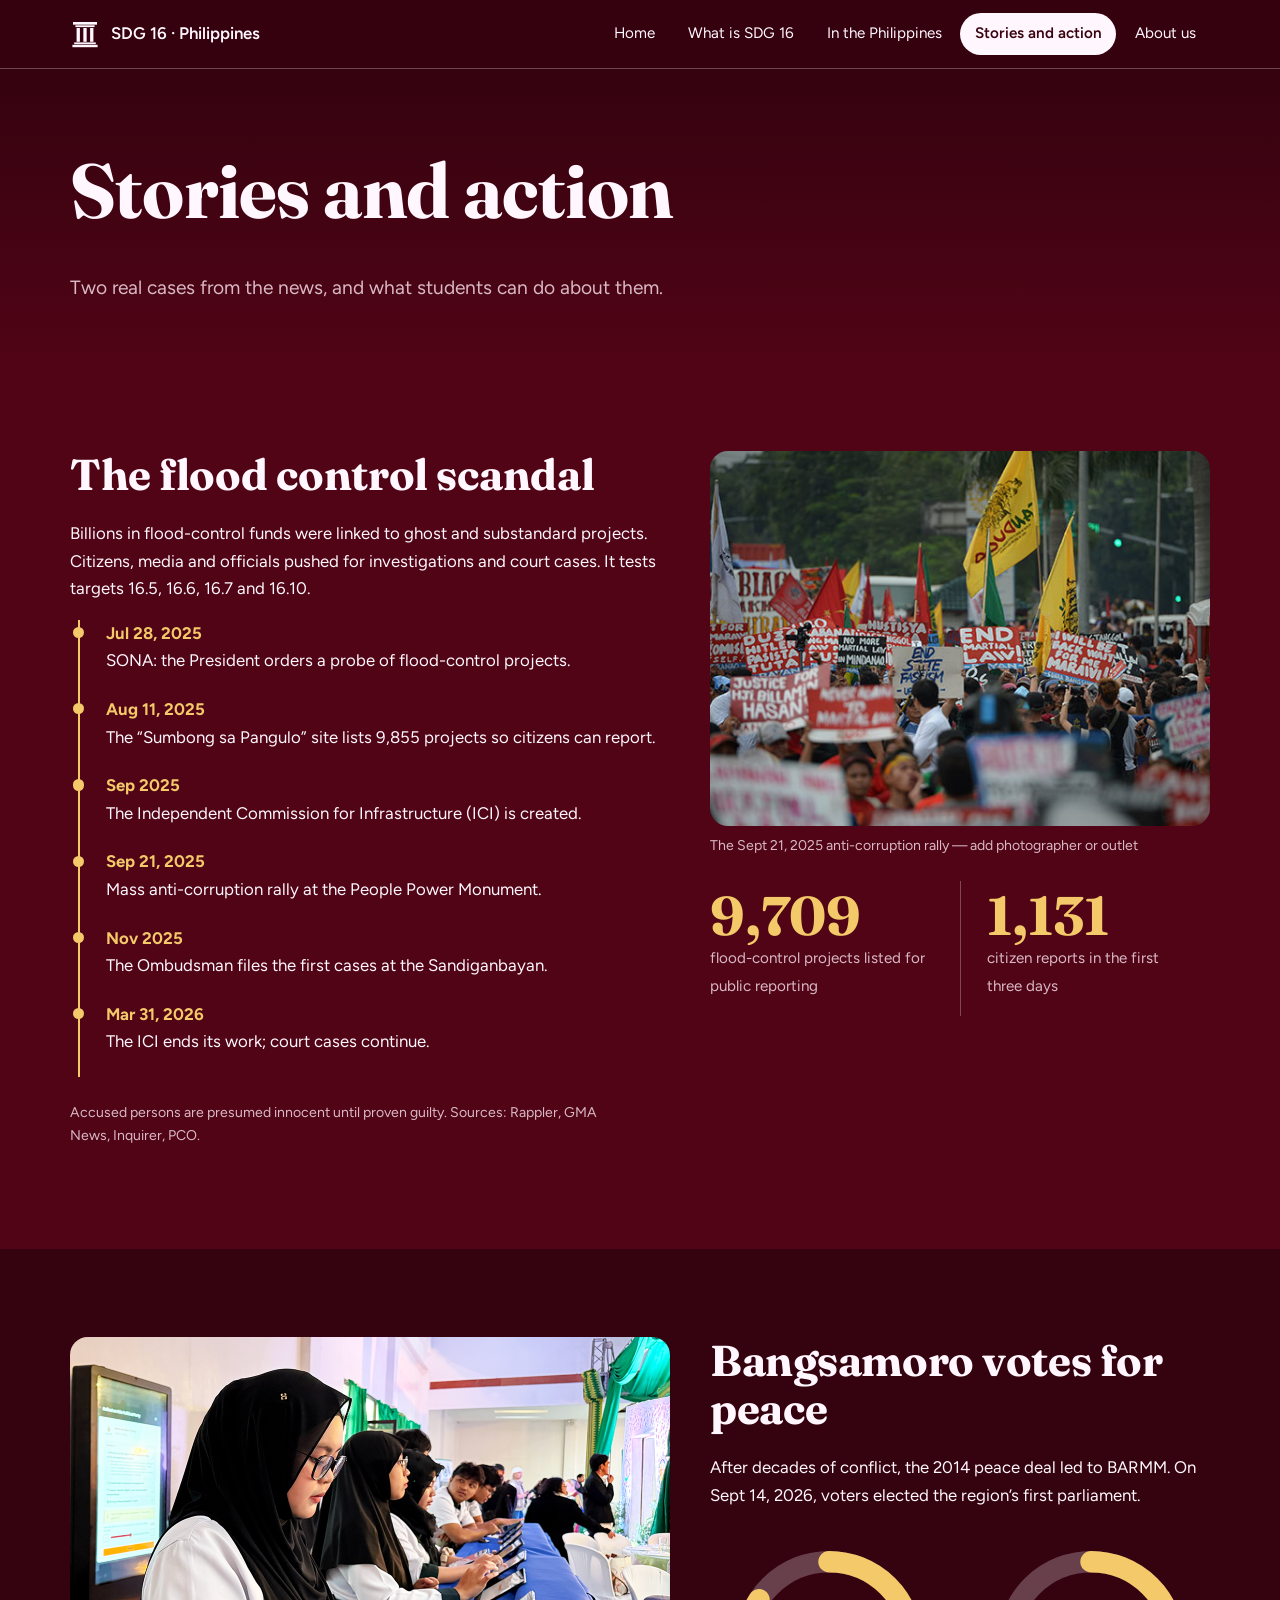
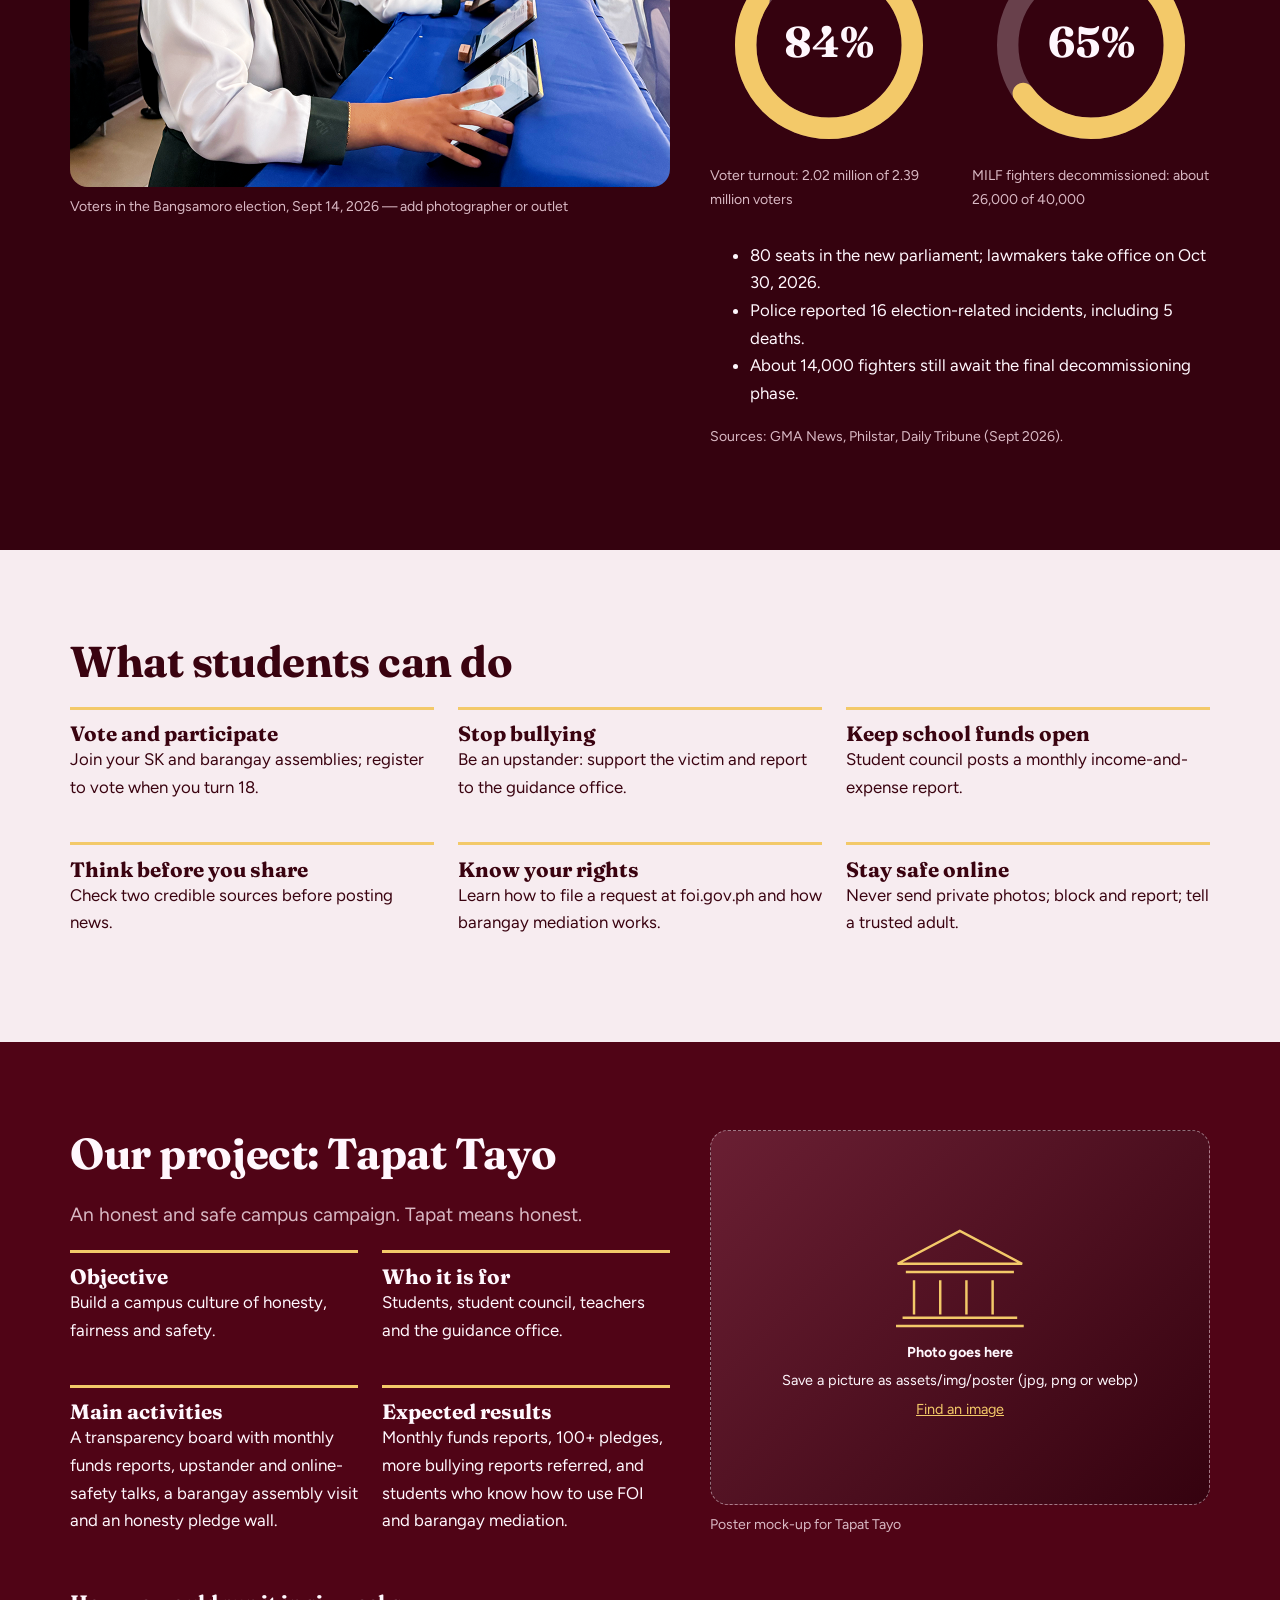
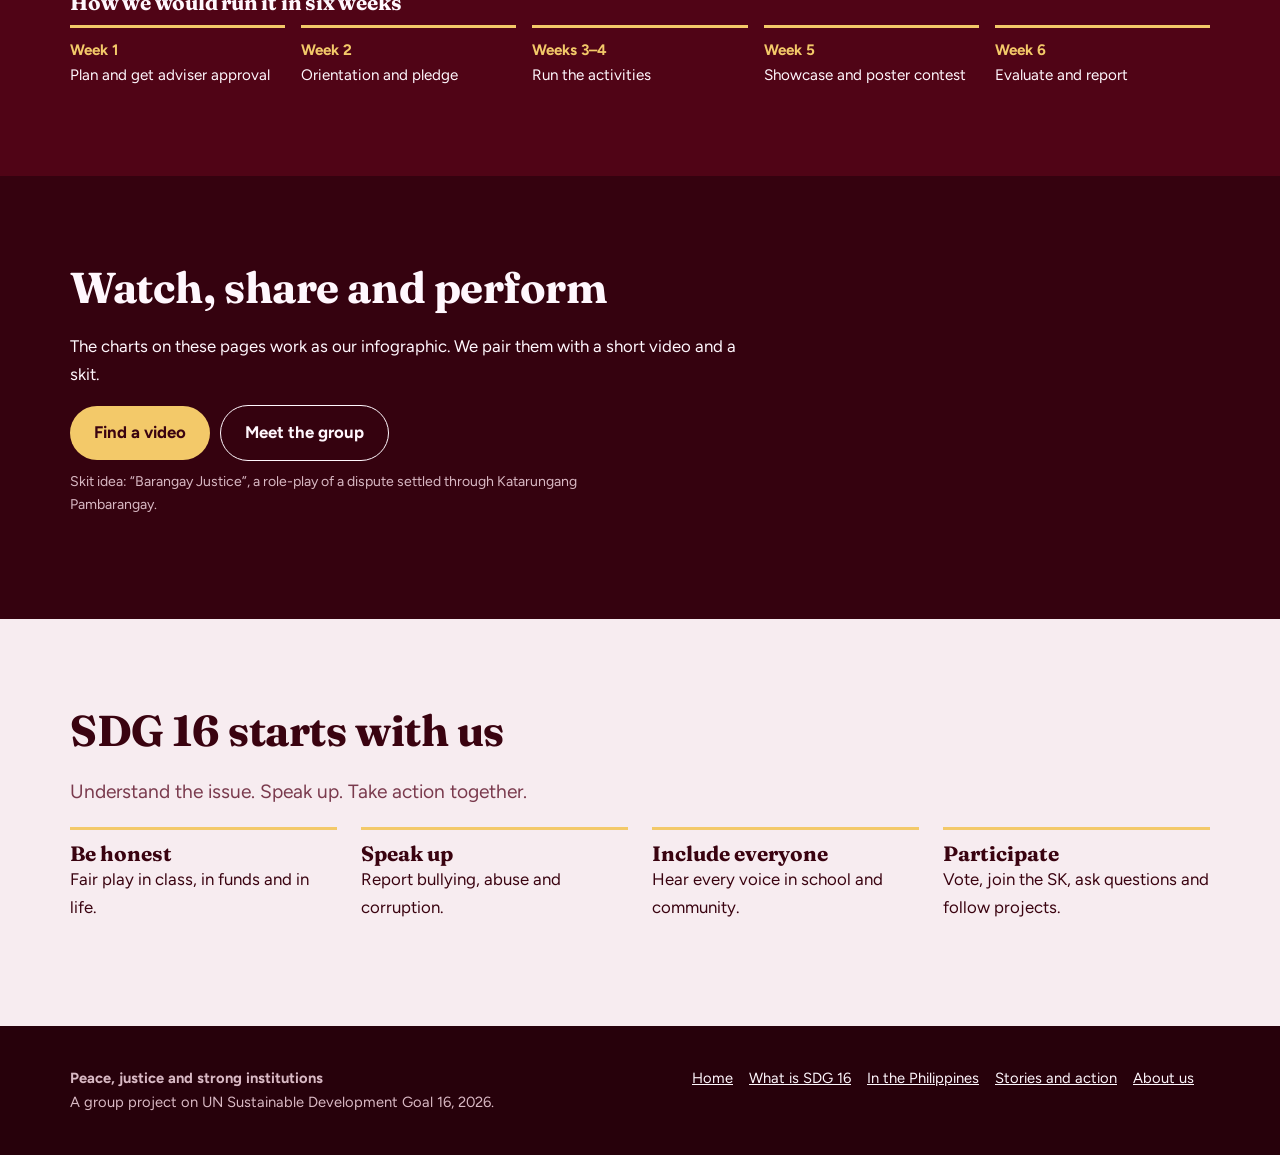
==== stories-action.html @ 1e2c2bf3 "Add files via upload" ====
<!doctype html>
<html lang="en">

<head>
    <meta charset="utf-8">
    <meta name="viewport" content="width=device-width,initial-scale=1">
    <title>Stories and action | SDG 16 Philippines</title>
    <meta name="description" content="Real stories from the Philippines and practical SDG 16 actions for students.">
    <link rel="preconnect" href="https://fonts.googleapis.com">
    <link
        href="https://fonts.googleapis.com/css2?family=Figtree:wght@400;600;700&family=Fraunces:opsz,wght@9..144,700;9..144,900&display=swap"
        rel="stylesheet">
    <link rel="stylesheet" href="css/style.css">
</head>

<body data-page="stories-action.html"><a class="skip" href="#main">Skip to content</a>
    <div id="hdr"></div>
    <main id="main">
        <section class="page-head">
            <div class="wrap">
                <h1>Stories and action</h1>
                <p class="lead">Two real cases from the news, and what students can do about them.</p>
            </div>
        </section>
        <section class="band">
            <div class="wrap g12">
                <div>
                    <h2>The flood control scandal</h2>
                    <p>Billions in flood-control funds were linked to ghost and substandard projects. Citizens, media
                        and officials pushed for investigations and court cases. It tests targets 16.5, 16.6, 16.7 and
                        16.10.</p>
                    <ul class="tl">
                        <li><b>Jul 28, 2025</b>SONA: the President orders a probe of flood-control projects.</li>
                        <li><b>Aug 11, 2025</b>The “Sumbong sa Pangulo” site lists 9,855 projects so citizens can
                            report.</li>
                        <li><b>Sep 2025</b>The Independent Commission for Infrastructure (ICI) is created.</li>
                        <li><b>Sep 21, 2025</b>Mass anti-corruption rally at the People Power Monument.</li>
                        <li><b>Nov 2025</b>The Ombudsman files the first cases at the Sandiganbayan.</li>
                        <li><b>Mar 31, 2026</b>The ICI ends its work; court cases continue.</li>
                    </ul>
                    <p class="small">Accused persons are presumed innocent until proven guilty. Sources: Rappler, GMA
                        News, Inquirer, PCO.</p>
                </div>
                <div>
                    <figure class="fig" data-img="rally" data-cred="add photographer or outlet"></figure>
                    <div class="stats" style="margin-top:1.5rem">
                        <div class="stat"><b class="count" data-to="9855" data-suf="" data-pre=""
                                data-dec="0"></b><span>flood-control projects listed for public reporting</span></div>
                        <div class="stat"><b class="count" data-to="1148" data-suf="" data-pre=""
                                data-dec="0"></b><span>citizen reports in the first three days</span></div>
                    </div>
                </div>
            </div>
        </section>
        <section class="band deep">
            <div class="wrap g12">
                <div>
                    <figure class="fig" data-img="barmm" data-cred="add photographer or outlet"></figure>
                </div>
                <div>
                    <h2>Bangsamoro votes for peace</h2>
                    <p>After decades of conflict, the 2014 peace deal led to BARMM. On Sept 14, 2026, voters elected the
                        region’s first parliament.</p>
                    <div class="g2">
                        <div class="chart">
                            <div data-chart="turnout"></div>
                            <p class="small">Voter turnout: 2.02 million of 2.39 million voters</p>
                        </div>
                        <div class="chart">
                            <div data-chart="decom"></div>
                            <p class="small">MILF fighters decommissioned: about 26,000 of 40,000</p>
                        </div>
                    </div>
                    <ul>
                        <li>80 seats in the new parliament; lawmakers take office on Oct 30, 2026.</li>
                        <li>Police reported 16 election-related incidents, including 5 deaths.</li>
                        <li>About 14,000 fighters still await the final decommissioning phase.</li>
                    </ul>
                    <p class="small">Sources: GMA News, Philstar, Daily Tribune (Sept 2026).</p>
                </div>
            </div>
        </section>
        <section class="band paper">
            <div class="wrap">
                <h2>What students can do</h2>
                <div class="pledge">
                    <div><b>Vote and participate</b>
                        <p>Join your SK and barangay assemblies; register to vote when you turn 18.</p>
                    </div>
                    <div><b>Stop bullying</b>
                        <p>Be an upstander: support the victim and report to the guidance office.</p>
                    </div>
                    <div><b>Keep school funds open</b>
                        <p>Student council posts a monthly income-and-expense report.</p>
                    </div>
                    <div><b>Think before you share</b>
                        <p>Check two credible sources before posting news.</p>
                    </div>
                    <div><b>Know your rights</b>
                        <p>Learn how to file a request at foi.gov.ph and how barangay mediation works.</p>
                    </div>
                    <div><b>Stay safe online</b>
                        <p>Never send private photos; block and report; tell a trusted adult.</p>
                    </div>
                </div>
            </div>
        </section>
        <section class="band">
            <div class="wrap g12">
                <div>
                    <h2>Our project: Tapat Tayo</h2>
                    <p class="lead">An honest and safe campus campaign. Tapat means honest.</p>
                    <div class="pledge">
                        <div><b>Objective</b>
                            <p>Build a campus culture of honesty, fairness and safety.</p>
                        </div>
                        <div><b>Who it is for</b>
                            <p>Students, student council, teachers and the guidance office.</p>
                        </div>
                        <div><b>Main activities</b>
                            <p>A transparency board with monthly funds reports, upstander and online-safety talks, a
                                barangay assembly visit and an honesty pledge wall.</p>
                        </div>
                        <div><b>Expected results</b>
                            <p>Monthly funds reports, 100+ pledges, more bullying reports referred, and students who
                                know how to use FOI and barangay mediation.</p>
                        </div>
                    </div>
                </div>
                <div>
                    <figure class="fig" data-img="poster" data-cred=""></figure>
                </div>
            </div>
            <div class="wrap" style="margin-top:2.5rem">
                <h3>How we would run it in six weeks</h3>
                <ol class="steps">
                    <li><b>Week 1</b>Plan and get adviser approval</li>
                    <li><b>Week 2</b>Orientation and pledge</li>
                    <li><b>Weeks 3–4</b>Run the activities</li>
                    <li><b>Week 5</b>Showcase and poster contest</li>
                    <li><b>Week 6</b>Evaluate and report</li>
                </ol>
            </div>
        </section>
        <section class="band deep">
            <div class="wrap">
                <h2>Watch, share and perform</h2>
                <p>The charts on these pages work as our infographic. We pair them with a short video and a skit.</p><a
                    class="btn"
                    href="https://www.youtube.com/results?search_query=SDG+16+peace+justice+strong+institutions+Philippines"
                    target="_blank" rel="noopener">Find a video</a><a class="btn ghost" href="about.html">Meet the
                    group</a>
                <p class="small">Skit idea: “Barangay Justice”, a role-play of a dispute settled through Katarungang
                    Pambarangay.</p>
            </div>
        </section>
        <section class="band paper">
            <div class="wrap">
                <h2>SDG 16 starts with us</h2>
                <p class="lead">Understand the issue. Speak up. Take action together.</p>
                <div class="pledge">
                    <div><b>Be honest</b>
                        <p>Fair play in class, in funds and in life.</p>
                    </div>
                    <div><b>Speak up</b>
                        <p>Report bullying, abuse and corruption.</p>
                    </div>
                    <div><b>Include everyone</b>
                        <p>Hear every voice in school and community.</p>
                    </div>
                    <div><b>Participate</b>
                        <p>Vote, join the SK, ask questions and follow projects.</p>
                    </div>
                </div>
            </div>
        </section>
    </main>
    <div id="ftr"></div>
    <script src="js/data.js"></script>
    <script src="js/main.js"></script>
</body>

</html>
---- css/style.css ----
:root {
    --maroon: #500416;
    --deep: #35020f;
    --wine: #6a1f33;
    --rose: #d9b9c4;
    --cream: #fff7fd;
    --gold: #f3c969;
    --paper: #f7ecf0;
    --ink: #3a0310;
    --serif: 'Fraunces', Georgia, 'Times New Roman', serif;
    --sans: 'Figtree', 'Segoe UI', Arial, sans-serif;
    --line: rgba(255, 247, 253, .28)
}

* {
    box-sizing: border-box
}

html {
    scroll-behavior: smooth
}

body {
    margin: 0;
    background: var(--maroon);
    color: var(--cream);
    font: 400 1.05rem/1.65 var(--sans)
}

a {
    color: var(--gold)
}

a:focus-visible,
button:focus-visible,
summary:focus-visible {
    outline: 3px solid var(--gold);
    outline-offset: 3px
}

.wrap {
    width: min(1140px, 92%);
    margin-inline: auto
}

h1,
h2,
h3 {
    font-family: var(--serif);
    font-weight: 700;
    line-height: 1.1;
    margin: 0 0 .5em;
    letter-spacing: -.01em
}

h1 {
    font-size: clamp(2.5rem, 6vw, 4.8rem)
}

h2 {
    font-size: clamp(1.8rem, 3.4vw, 2.7rem)
}

h3 {
    font-size: 1.3rem
}

p {
    max-width: 62ch;
    margin: 0 0 1em
}

.lead {
    font-size: 1.2rem;
    color: var(--rose)
}

.small {
    font-size: .88rem;
    color: var(--rose)
}

.skip {
    position: absolute;
    left: -999px
}

.skip:focus {
    left: 8px;
    top: 8px;
    background: var(--gold);
    color: var(--ink);
    padding: .5em 1em;
    z-index: 99
}

.hdr {
    position: sticky;
    top: 0;
    z-index: 20;
    background: rgba(53, 2, 15, .94);
    backdrop-filter: blur(8px);
    border-bottom: 1px solid var(--line)
}

.hdr .wrap {
    display: flex;
    align-items: center;
    justify-content: space-between;
    height: 68px
}

.brand {
    display: flex;
    gap: .7rem;
    align-items: center;
    color: var(--cream);
    text-decoration: none;
    font-weight: 600
}

.nav {
    display: flex;
    gap: .25rem;
    list-style: none;
    margin: 0;
    padding: 0
}

.nav a {
    display: block;
    padding: .5rem .9rem;
    border-radius: 99px;
    color: var(--cream);
    text-decoration: none;
    font-size: .95rem
}

.nav a:hover {
    background: rgba(255, 255, 255, .12)
}

.nav a[aria-current=page] {
    background: var(--cream);
    color: var(--ink);
    font-weight: 600
}

.burger {
    display: none;
    background: none;
    border: 1px solid var(--line);
    border-radius: 10px;
    color: var(--cream);
    padding: .45rem .7rem;
    font: inherit
}

@media(max-width:860px) {
    .burger {
        display: block
    }

    .nav {
        display: none;
        position: absolute;
        top: 68px;
        left: 0;
        right: 0;
        background: var(--deep);
        flex-direction: column;
        padding: .8rem 4%
    }

    .nav.open {
        display: flex
    }
}

.band {
    padding: clamp(3rem, 7vw, 5.5rem) 0
}

.deep {
    background: var(--deep)
}

.paper {
    background: var(--paper);
    color: var(--ink)
}

.paper .lead,
.paper .small {
    color: #7a3a4d
}

.paper a {
    color: #7a1230
}

.btn {
    display: inline-block;
    padding: .8rem 1.5rem;
    border-radius: 99px;
    background: var(--gold);
    color: var(--ink);
    font-weight: 700;
    text-decoration: none;
    margin: 0 .6rem .6rem 0
}

.btn.ghost {
    background: none;
    color: var(--cream);
    border: 1.5px solid var(--cream)
}

.hero {
    overflow: hidden;
    padding: clamp(2.5rem, 6vw, 4.5rem) 0
}

.hero .wrap {
    display: grid;
    grid-template-columns: 1.1fr .9fr;
    gap: 2rem;
    align-items: center
}

.hero h1,
.hero .lead,
.hero .acts {
    animation: rise .9s both
}

.hero .lead {
    animation-delay: .15s
}

.hero .acts {
    animation-delay: .3s
}

@keyframes rise {
    from {
        opacity: 0;
        transform: translateY(18px)
    }
}

.art {
    position: relative;
    min-height: min(60vw, 520px)
}

.big16 {
    position: absolute;
    inset: 0;
    display: grid;
    place-items: center;
    font: 900 clamp(11rem, 30vw, 22rem)/.8 var(--serif);
    background: linear-gradient(100deg, rgba(196, 142, 160, .5), #fff7fd 55%, rgba(196, 142, 160, .45));
    -webkit-background-clip: text;
    background-clip: text;
    color: transparent;
    user-select: none
}

.scales {
    position: absolute;
    left: 50%;
    top: 0;
    height: 100%;
    transform: translateX(-50%);
    filter: drop-shadow(0 18px 24px rgba(0, 0, 0, .4))
}

.beam {
    transform-origin: 320px 161px;
    animation: tilt 2.8s cubic-bezier(.25, 1.5, .4, 1) .4s both
}

.pl {
    transform-origin: 96px 176px;
    animation: ctr 2.8s cubic-bezier(.25, 1.5, .4, 1) .4s both
}

.pr {
    transform-origin: 544px 176px;
    animation: ctr 2.8s cubic-bezier(.25, 1.5, .4, 1) .4s both
}

@keyframes tilt {
    from {
        transform: rotate(-7deg)
    }
}

@keyframes ctr {
    from {
        transform: rotate(7deg)
    }
}

@media(max-width:860px) {
    .hero .wrap {
        grid-template-columns: 1fr
    }

    .art {
        min-height: 340px
    }
}

.stats {
    display: grid;
    grid-template-columns: repeat(auto-fit, minmax(210px, 1fr))
}

.stat {
    padding: .4rem 1.6rem 1rem;
    border-left: 1px solid var(--line)
}

.stat:first-child {
    border-left: 0;
    padding-left: 0
}

.stat b {
    display: block;
    font: 700 clamp(2.3rem, 4.5vw, 3.4rem)/1.05 var(--serif);
    color: var(--gold)
}

.stat span {
    color: var(--rose);
    font-size: .95rem
}

.paper .stat b {
    color: #7a1230
}

.paper .stat {
    border-color: rgba(58, 3, 16, .25)
}

.paper .stat span {
    color: #6a2a3c
}

.page-head {
    padding: clamp(3rem, 7vw, 5rem) 0 2.5rem;
    background: linear-gradient(180deg, var(--deep), var(--maroon))
}

.panel {
    background: linear-gradient(100deg, rgba(106, 31, 51, .65), rgba(150, 98, 114, .92));
    border-radius: 22px;
    padding: 1.6rem
}

.panel h3 {
    margin-bottom: .3em
}

.g2 {
    display: grid;
    grid-template-columns: repeat(2, 1fr);
    gap: 1.5rem
}

.g3 {
    display: grid;
    grid-template-columns: repeat(3, 1fr);
    gap: 1.5rem
}

.g12 {
    display: grid;
    grid-template-columns: 1.2fr 1fr;
    gap: 2.5rem;
    align-items: start
}

@media(max-width:860px) {

    .g2,
    .g3,
    .g12 {
        grid-template-columns: 1fr
    }
}

.route {
    display: block;
    text-decoration: none;
    color: var(--cream);
    transition: transform .2s
}

.route:hover {
    transform: translateY(-4px)
}

.route p {
    color: #f6e3ea
}

.cols3 {
    display: grid;
    grid-template-columns: repeat(3, 1fr)
}

.cols3>div {
    padding: 0 1.6rem;
    border-left: 1px solid rgba(58, 3, 16, .25)
}

.cols3>div:first-child {
    border: 0;
    padding-left: 0
}

@media(max-width:860px) {
    .cols3 {
        grid-template-columns: 1fr
    }

    .cols3>div {
        border: 0;
        padding: 0 0 1rem
    }
}

.tg {
    display: grid;
    grid-template-columns: 1fr 1fr;
    gap: 0 2.5rem
}

@media(max-width:860px) {
    .tg {
        grid-template-columns: 1fr
    }
}

details {
    border-top: 1px solid var(--line);
    padding: .9rem 0
}

summary {
    cursor: pointer;
    display: flex;
    gap: 1rem;
    align-items: baseline;
    font-weight: 600;
    list-style: none
}

summary::-webkit-details-marker {
    display: none
}

summary i {
    font: 700 1.1rem var(--serif);
    color: var(--gold);
    font-style: normal;
    min-width: 3.2rem
}

summary::after {
    content: '+';
    margin-left: auto;
    color: var(--gold);
    font-size: 1.4rem
}

details[open] summary::after {
    content: '\2212'
}

details p {
    margin: .6rem 0 0 4.2rem;
    color: var(--rose)
}

.chart svg {
    width: 100%;
    height: auto;
    display: block
}

.chart text {
    fill: #fff7fd;
    font: 15px var(--sans)
}

.chart .g {
    stroke: rgba(255, 247, 253, .3)
}

.chart h3 {
    font-size: 1.1rem
}

.chips {
    display: flex;
    flex-wrap: wrap;
    gap: .5rem;
    margin: 0 0 1.2rem
}

.chips button {
    font: inherit;
    font-size: .92rem;
    border: 1.5px solid var(--rose);
    background: none;
    color: var(--cream);
    padding: .35rem .9rem;
    border-radius: 99px;
    cursor: pointer
}

.chips button[aria-pressed=true] {
    background: var(--gold);
    border-color: var(--gold);
    color: var(--ink);
    font-weight: 700
}

.law {
    display: grid;
    grid-template-columns: 5.5rem 14rem 1fr;
    gap: 1rem;
    border-top: 1px solid var(--line);
    padding: 1rem 0
}

.law b {
    font-family: var(--serif);
    color: var(--gold);
    font-size: 1.1rem
}

.law[hidden] {
    display: none
}

.law span {
    color: var(--rose)
}

@media(max-width:700px) {
    .law {
        grid-template-columns: 4.5rem 1fr
    }

    .law span {
        grid-column: 2
    }
}

.cause {
    border-left: 4px solid var(--gold);
    padding: .2rem 0 .2rem 1rem;
    margin-bottom: 1.1rem
}

.cause.barrier {
    border-color: var(--rose)
}

.cause b {
    display: block
}

.cause em {
    font-style: normal;
    color: var(--gold);
    font-size: .85rem
}

.cause p {
    margin: .15rem 0 0;
    color: var(--rose)
}

.tl {
    border-left: 2px solid var(--gold);
    margin: 0 0 1.5rem .5rem;
    padding: 0 0 0 1.6rem;
    list-style: none
}

.tl li {
    position: relative;
    padding-bottom: 1.3rem
}

.tl li::before {
    content: '';
    position: absolute;
    left: -2.05rem;
    top: .45rem;
    width: .7rem;
    height: .7rem;
    border-radius: 50%;
    background: var(--gold)
}

.tl b {
    display: block;
    color: var(--gold)
}

.fig {
    margin: 0
}

.fig .box {
    position: relative;
    border-radius: 18px;
    overflow: hidden;
    aspect-ratio: 4/3;
    background: linear-gradient(135deg, #6a1f33, #35020f);
    border: 1px dashed rgba(255, 247, 253, .45)
}

.fig img {
    width: 100%;
    height: 100%;
    object-fit: cover;
    display: block
}

.fig .ph {
    position: absolute;
    inset: 0;
    display: grid;
    place-content: center;
    justify-items: center;
    text-align: center;
    padding: 1rem;
    gap: .3rem;
    font-size: .9rem
}

.fig .ph svg {
    width: 46%
}

.fig figcaption {
    font-size: .88rem;
    color: var(--rose);
    margin-top: .5rem
}

.gal {
    display: grid;
    grid-template-columns: repeat(3, 1fr);
    gap: 1.2rem
}

@media(max-width:860px) {
    .gal {
        grid-template-columns: 1fr
    }
}

.bar {
    height: 12px;
    border-radius: 99px;
    background: rgba(255, 247, 253, .22);
    overflow: hidden;
    margin: .4rem 0 .2rem
}

.bar i {
    display: block;
    height: 100%;
    background: var(--gold)
}

.steps {
    display: grid;
    grid-template-columns: repeat(5, 1fr);
    gap: 1rem;
    list-style: none;
    padding: 0;
    margin: 0
}

.steps li {
    border-top: 3px solid var(--gold);
    padding-top: .6rem;
    font-size: .95rem
}

.steps b {
    display: block;
    color: var(--gold)
}

@media(max-width:860px) {
    .steps {
        grid-template-columns: 1fr 1fr
    }
}

.mem {
    display: grid;
    grid-template-columns: repeat(auto-fill, minmax(250px, 1fr));
    gap: 1.4rem
}

.person {
    padding: 1.3rem 1.4rem
}

.ava {
    width: 72px;
    height: 72px;
    border-radius: 50%;
    display: grid;
    place-items: center;
    font: 700 1.6rem var(--serif);
    color: var(--ink);
    background: linear-gradient(135deg, var(--gold), #d9a441);
    margin-bottom: .8rem
}

.person h3 {
    margin: 0
}

.person .role {
    color: var(--gold);
    font-size: .9rem;
    margin: 0 0 .6rem
}

.person q {
    display: block;
    font-style: italic;
    color: #f6e3ea;
    font-size: .95rem;
    quotes: none
}

.refs {
    columns: 2;
    column-gap: 3rem;
    padding-left: 1.2rem
}

.refs li {
    break-inside: avoid;
    margin-bottom: .8rem
}

@media(max-width:860px) {
    .refs {
        columns: 1
    }
}

.pledge {
    display: grid;
    grid-template-columns: repeat(auto-fit, minmax(200px, 1fr));
    gap: 1.5rem
}

.pledge div {
    border-top: 3px solid var(--gold);
    padding-top: .7rem
}

.pledge b {
    font: 700 1.3rem var(--serif);
    display: block
}

footer {
    background: #27010b;
    padding: 2.5rem 0;
    font-size: .92rem;
    color: var(--rose)
}

footer .wrap {
    display: flex;
    flex-wrap: wrap;
    gap: 1.5rem;
    justify-content: space-between
}

footer a {
    color: var(--cream);
    margin-right: 1rem
}

#top {
    position: fixed;
    right: 18px;
    bottom: 18px;
    width: 44px;
    height: 44px;
    border-radius: 50%;
    border: 0;
    background: var(--gold);
    color: var(--ink);
    font-size: 1.3rem;
    cursor: pointer;
    opacity: 0;
    pointer-events: none;
    transition: opacity .2s
}

#top.on {
    opacity: 1;
    pointer-events: auto
}

@media(prefers-reduced-motion:reduce) {
    * {
        animation: none !important;
        transition: none !important
    }

    html {
        scroll-behavior: auto
    }
}

.pledge:has(>:nth-child(6)) {
    grid-template-columns: repeat(3, 1fr)
}

@media(max-width:860px) {
    .pledge:has(>:nth-child(6)) {
        grid-template-columns: 1fr
    }
}
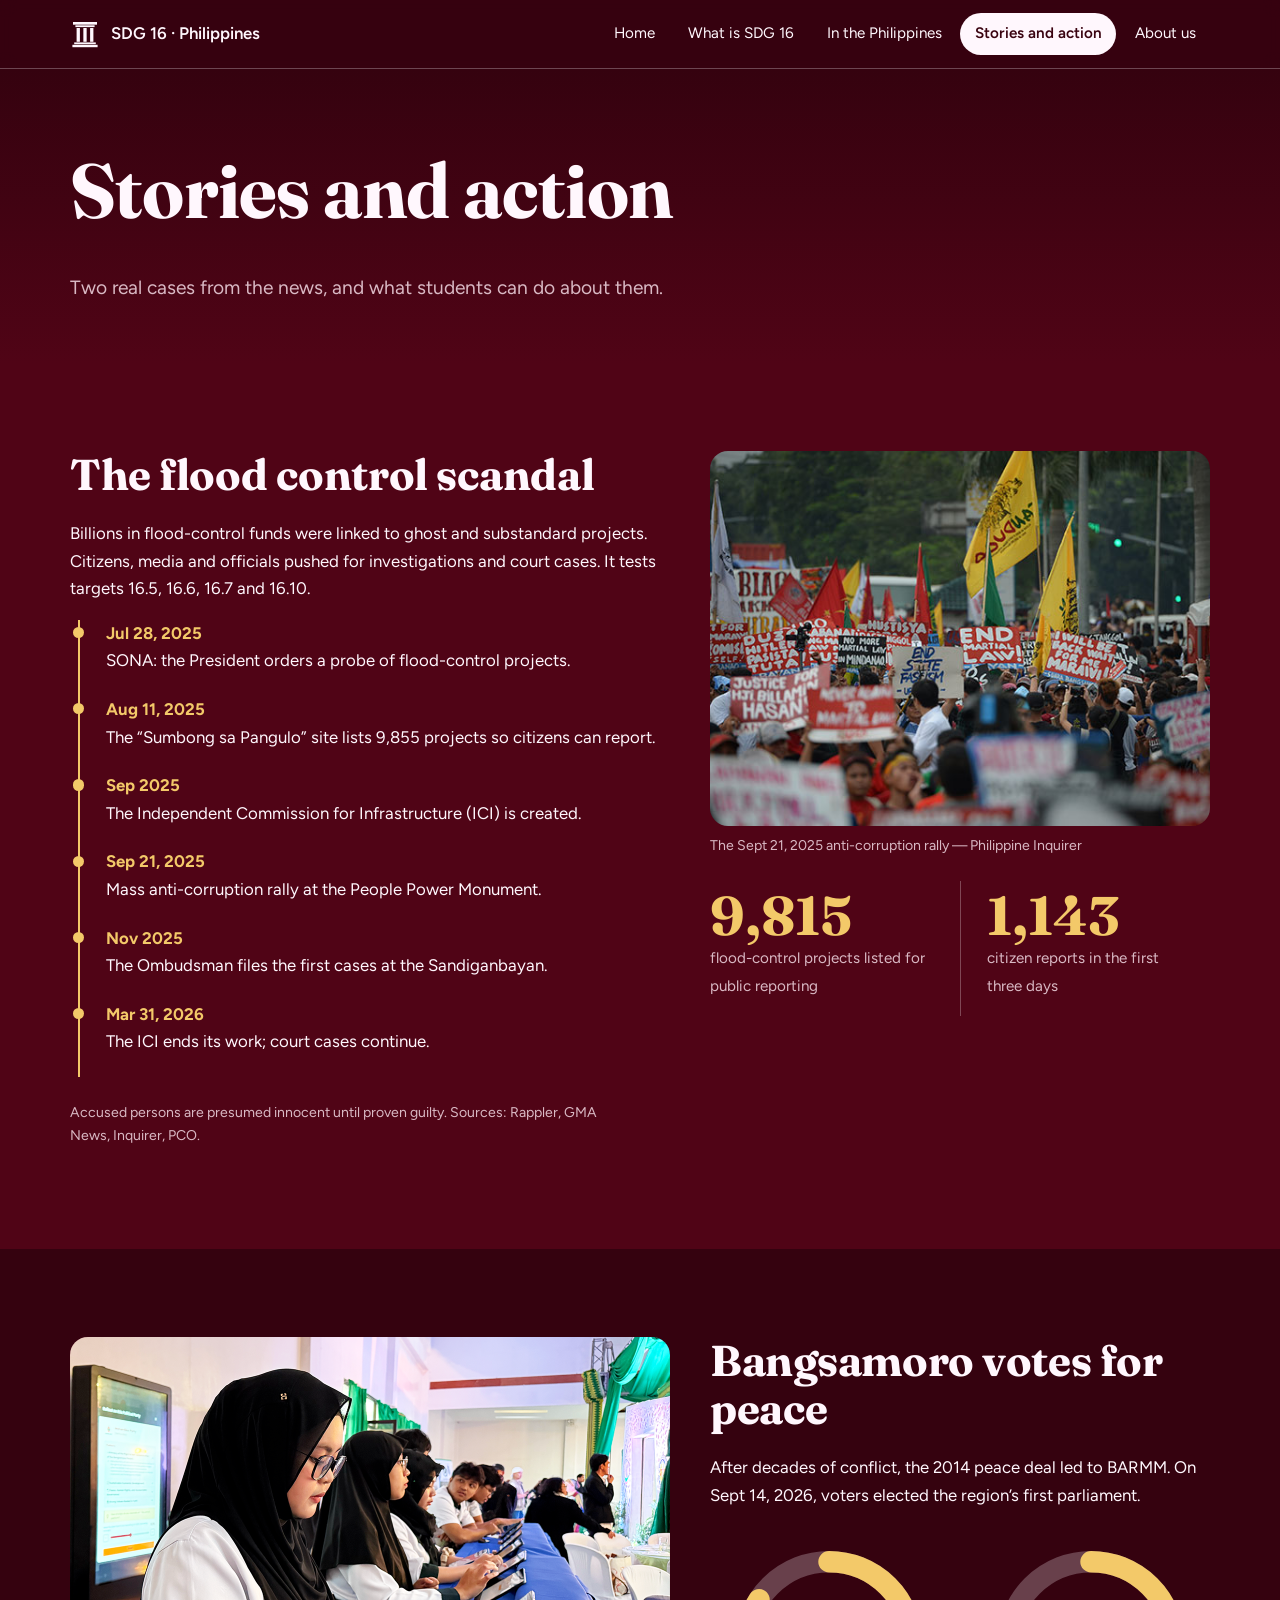
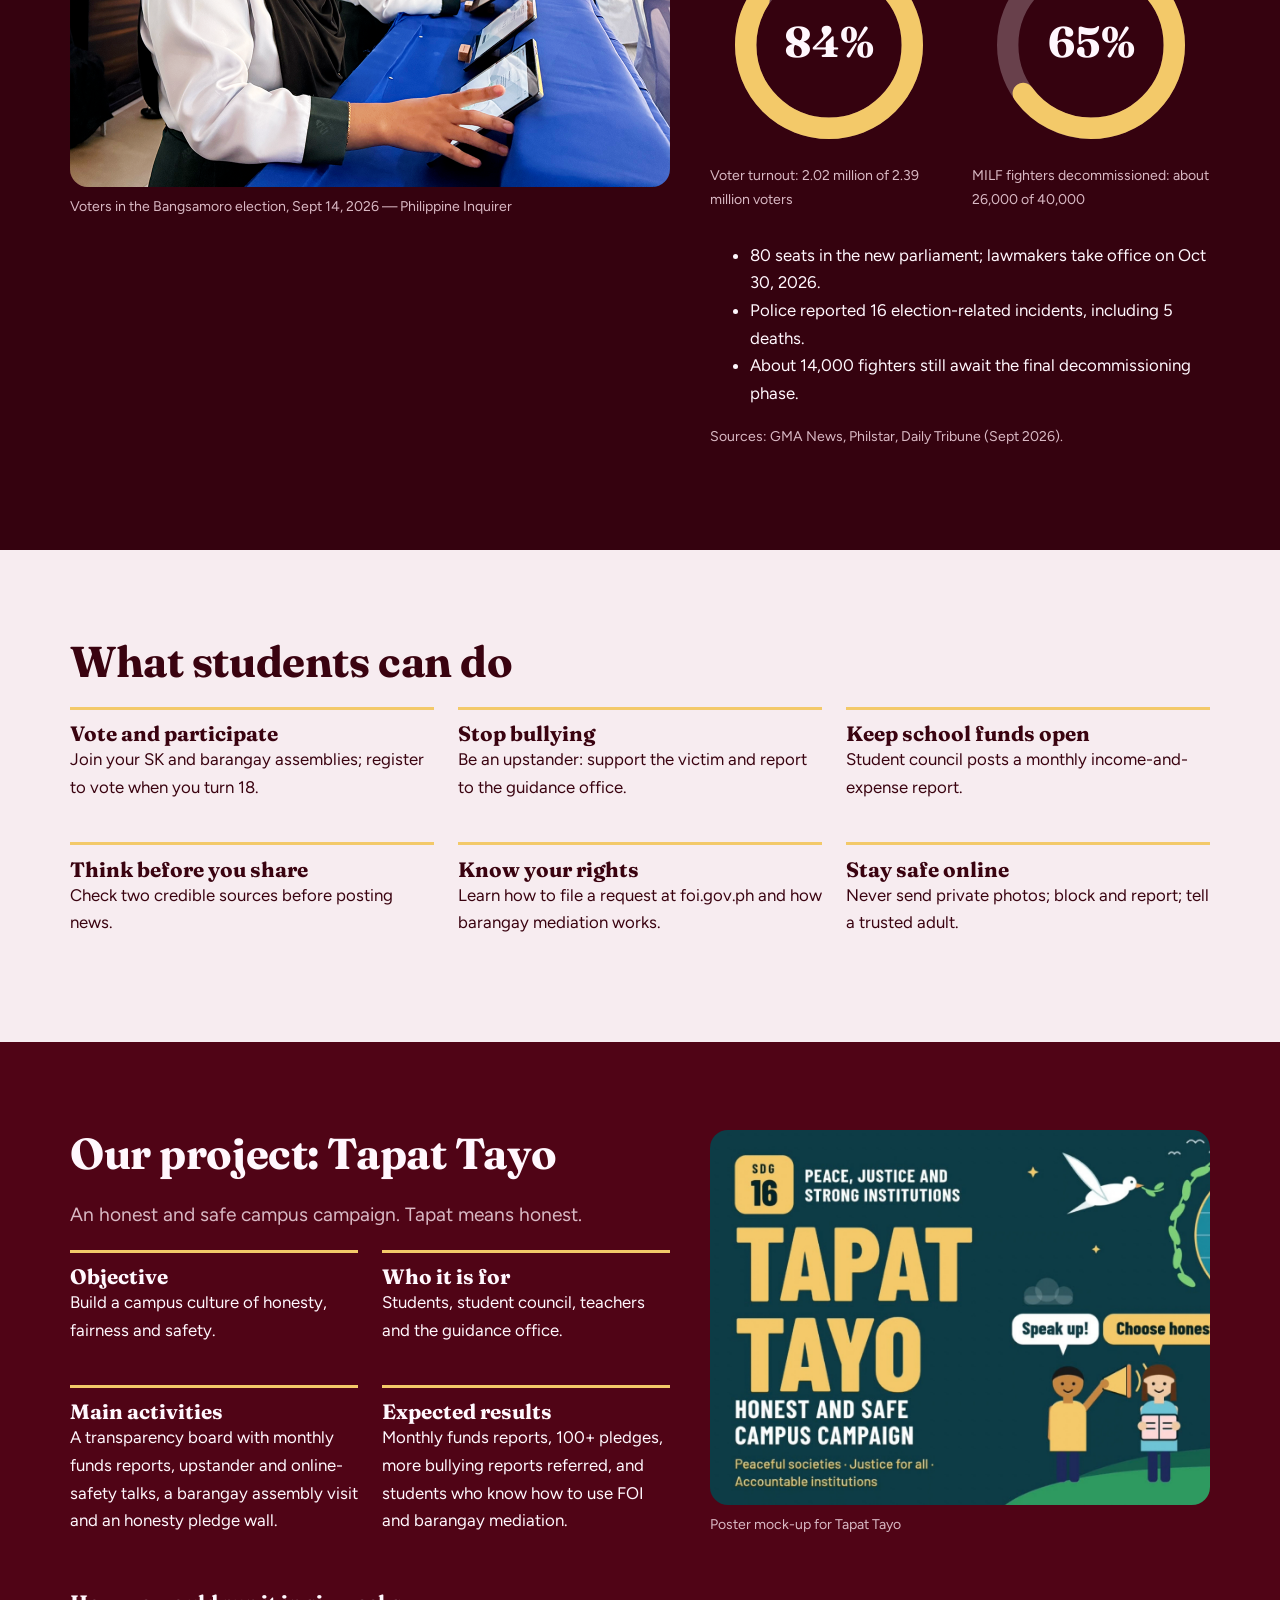
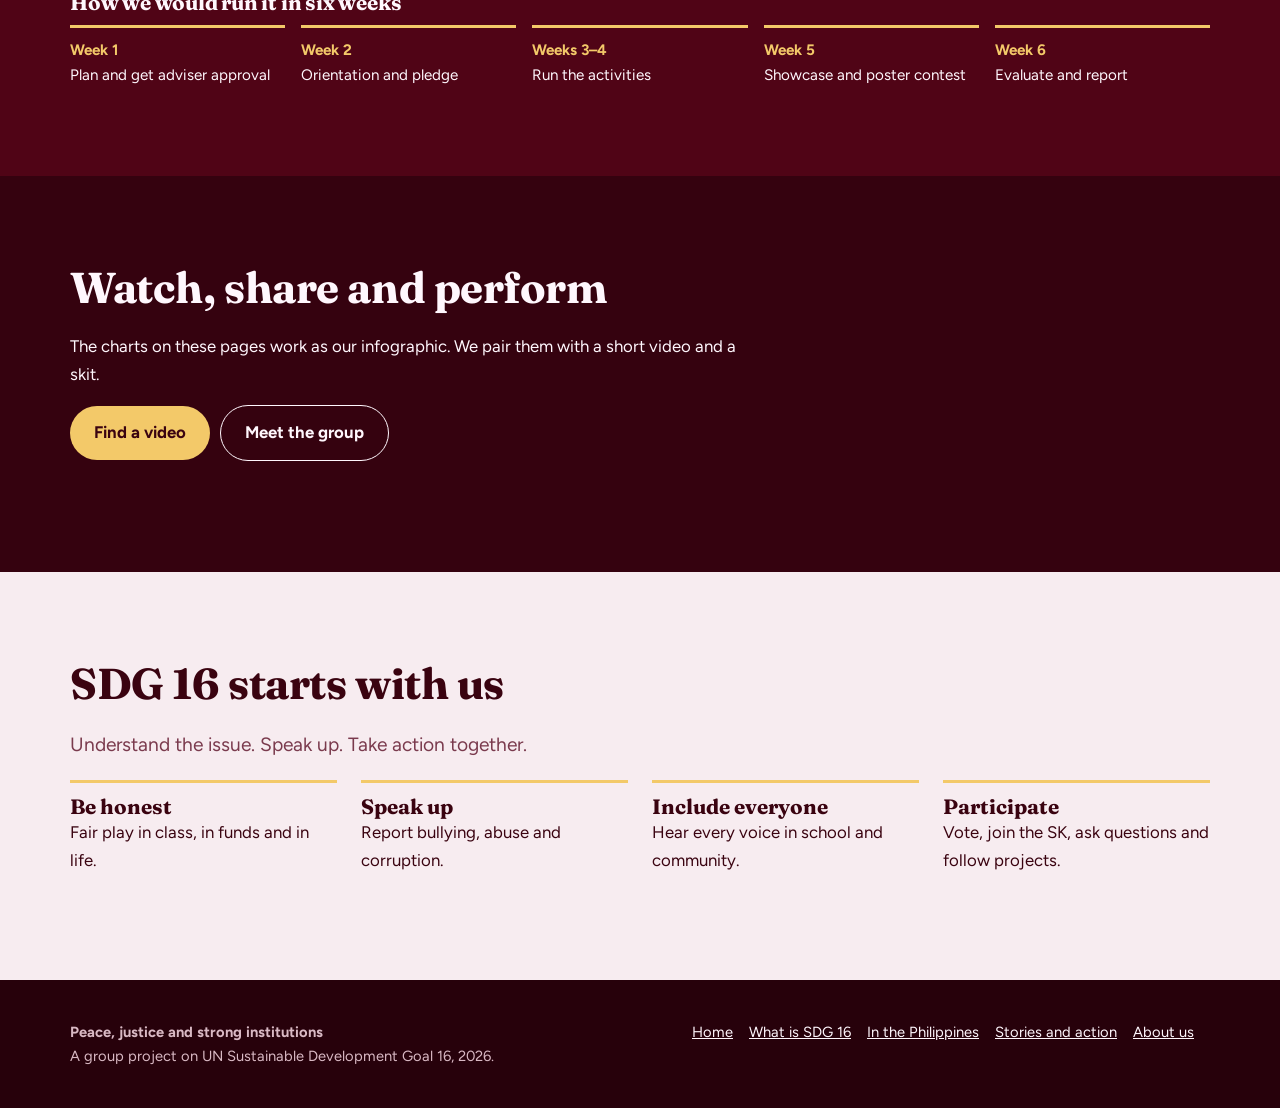
==== commit dc693a36: "Add files via upload" ====
--- a/stories-action.html
+++ b/stories-action.html
@@ -42,7 +42,7 @@
                         News, Inquirer, PCO.</p>
                 </div>
                 <div>
-                    <figure class="fig" data-img="rally" data-cred="add photographer or outlet"></figure>
+                    <figure class="fig" data-img="rally" data-cred="Philippine Inquirer"></figure>
                     <div class="stats" style="margin-top:1.5rem">
                         <div class="stat"><b class="count" data-to="9855" data-suf="" data-pre=""
                                 data-dec="0"></b><span>flood-control projects listed for public reporting</span></div>
@@ -55,7 +55,7 @@
         <section class="band deep">
             <div class="wrap g12">
                 <div>
-                    <figure class="fig" data-img="barmm" data-cred="add photographer or outlet"></figure>
+                    <figure class="fig" data-img="barmm" data-cred="Philippine Inquirer"></figure>
                 </div>
                 <div>
                     <h2>Bangsamoro votes for peace</h2>
@@ -150,8 +150,7 @@
                     href="https://www.youtube.com/results?search_query=SDG+16+peace+justice+strong+institutions+Philippines"
                     target="_blank" rel="noopener">Find a video</a><a class="btn ghost" href="about.html">Meet the
                     group</a>
-                <p class="small">Skit idea: “Barangay Justice”, a role-play of a dispute settled through Katarungang
-                    Pambarangay.</p>
+                <p class="small"></p>
             </div>
         </section>
         <section class="band paper">
